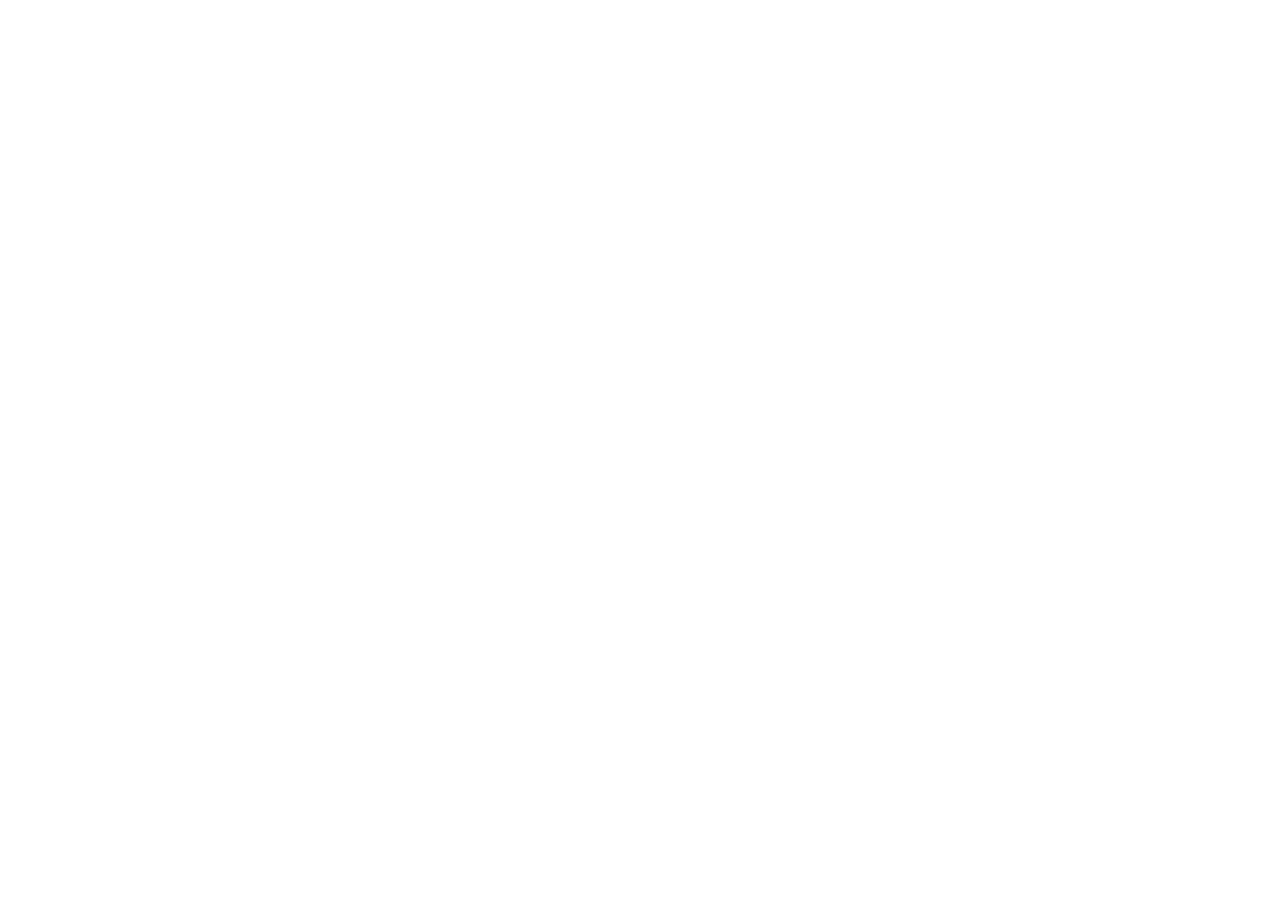
==== services/index.html @ cfb4f36a "Redesign services section" ====
<!DOCTYPE html>
<html lang="es">
<head>
  <meta charset="UTF-8">
  <meta name="viewport" content="width=device-width, initial-scale=1.0">
  <title>Servicios | TIBUCORP</title>
</head>
<body>
</body>
</html>
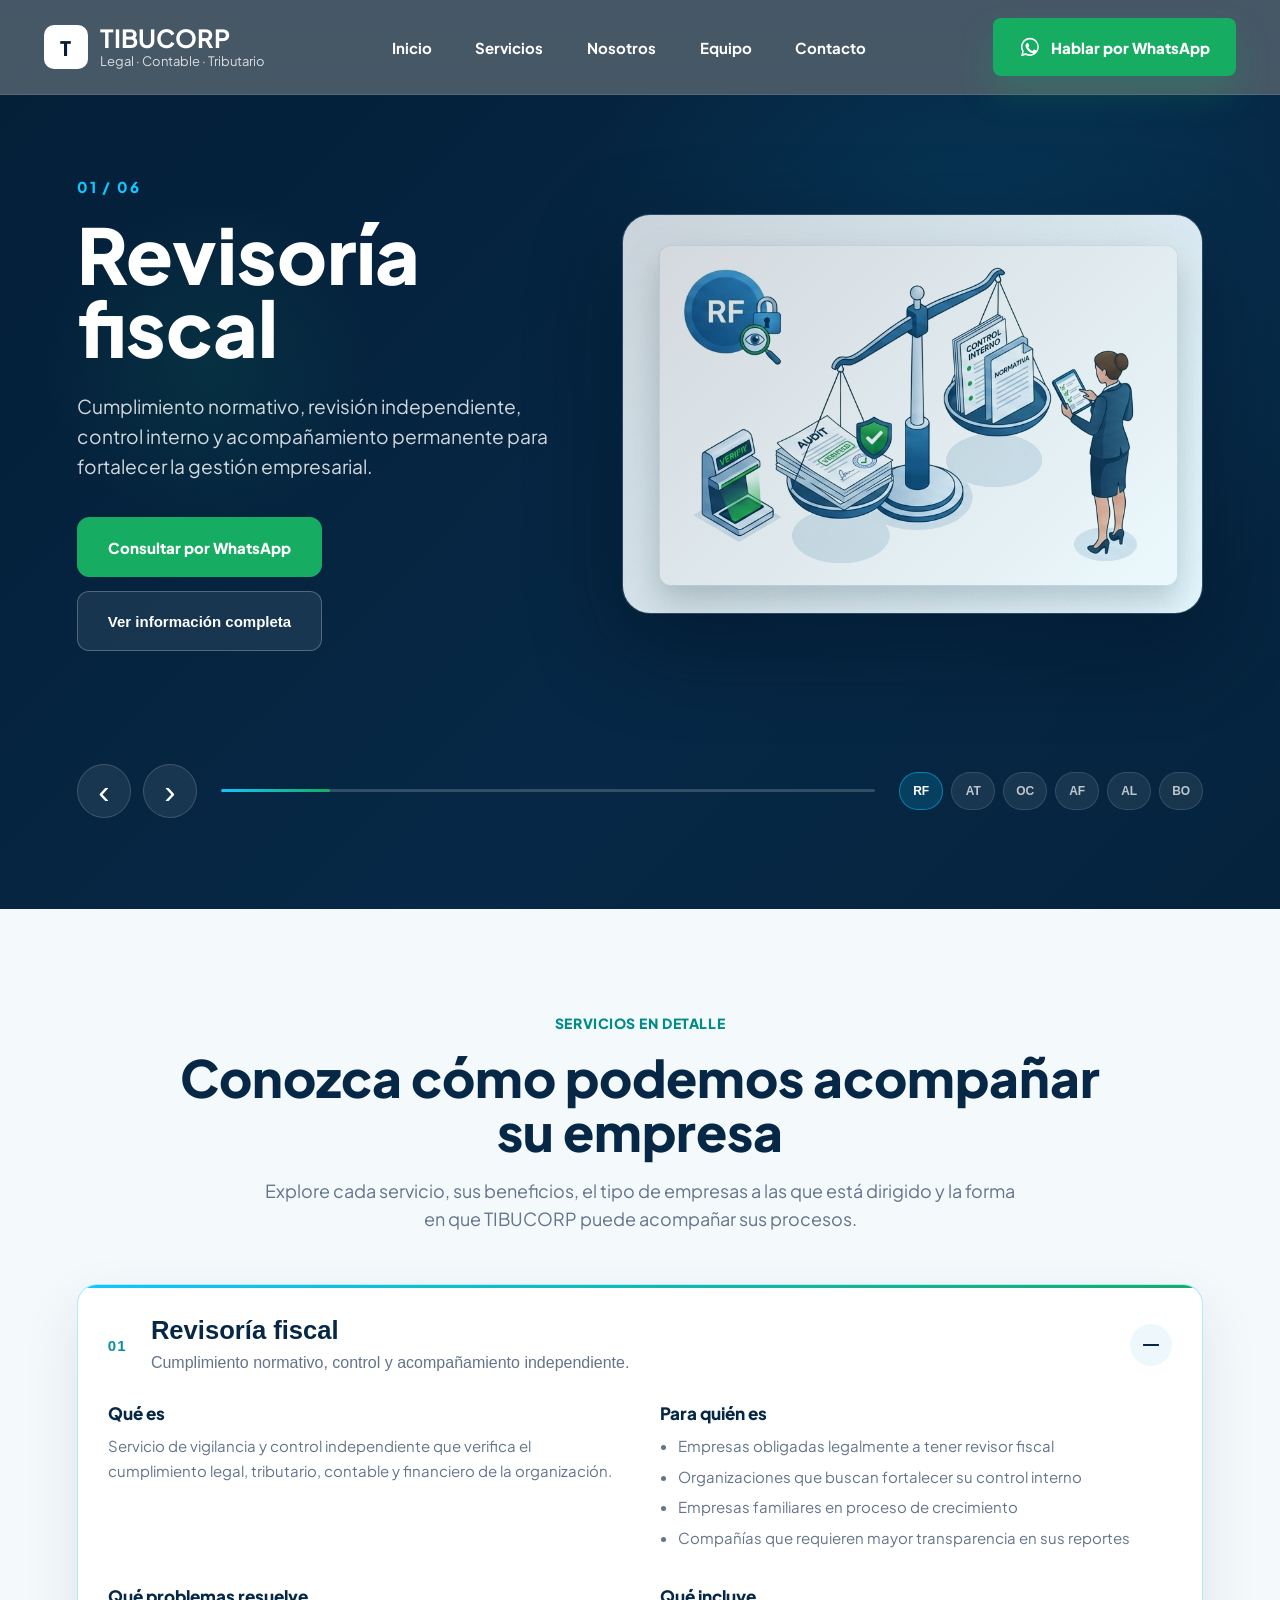
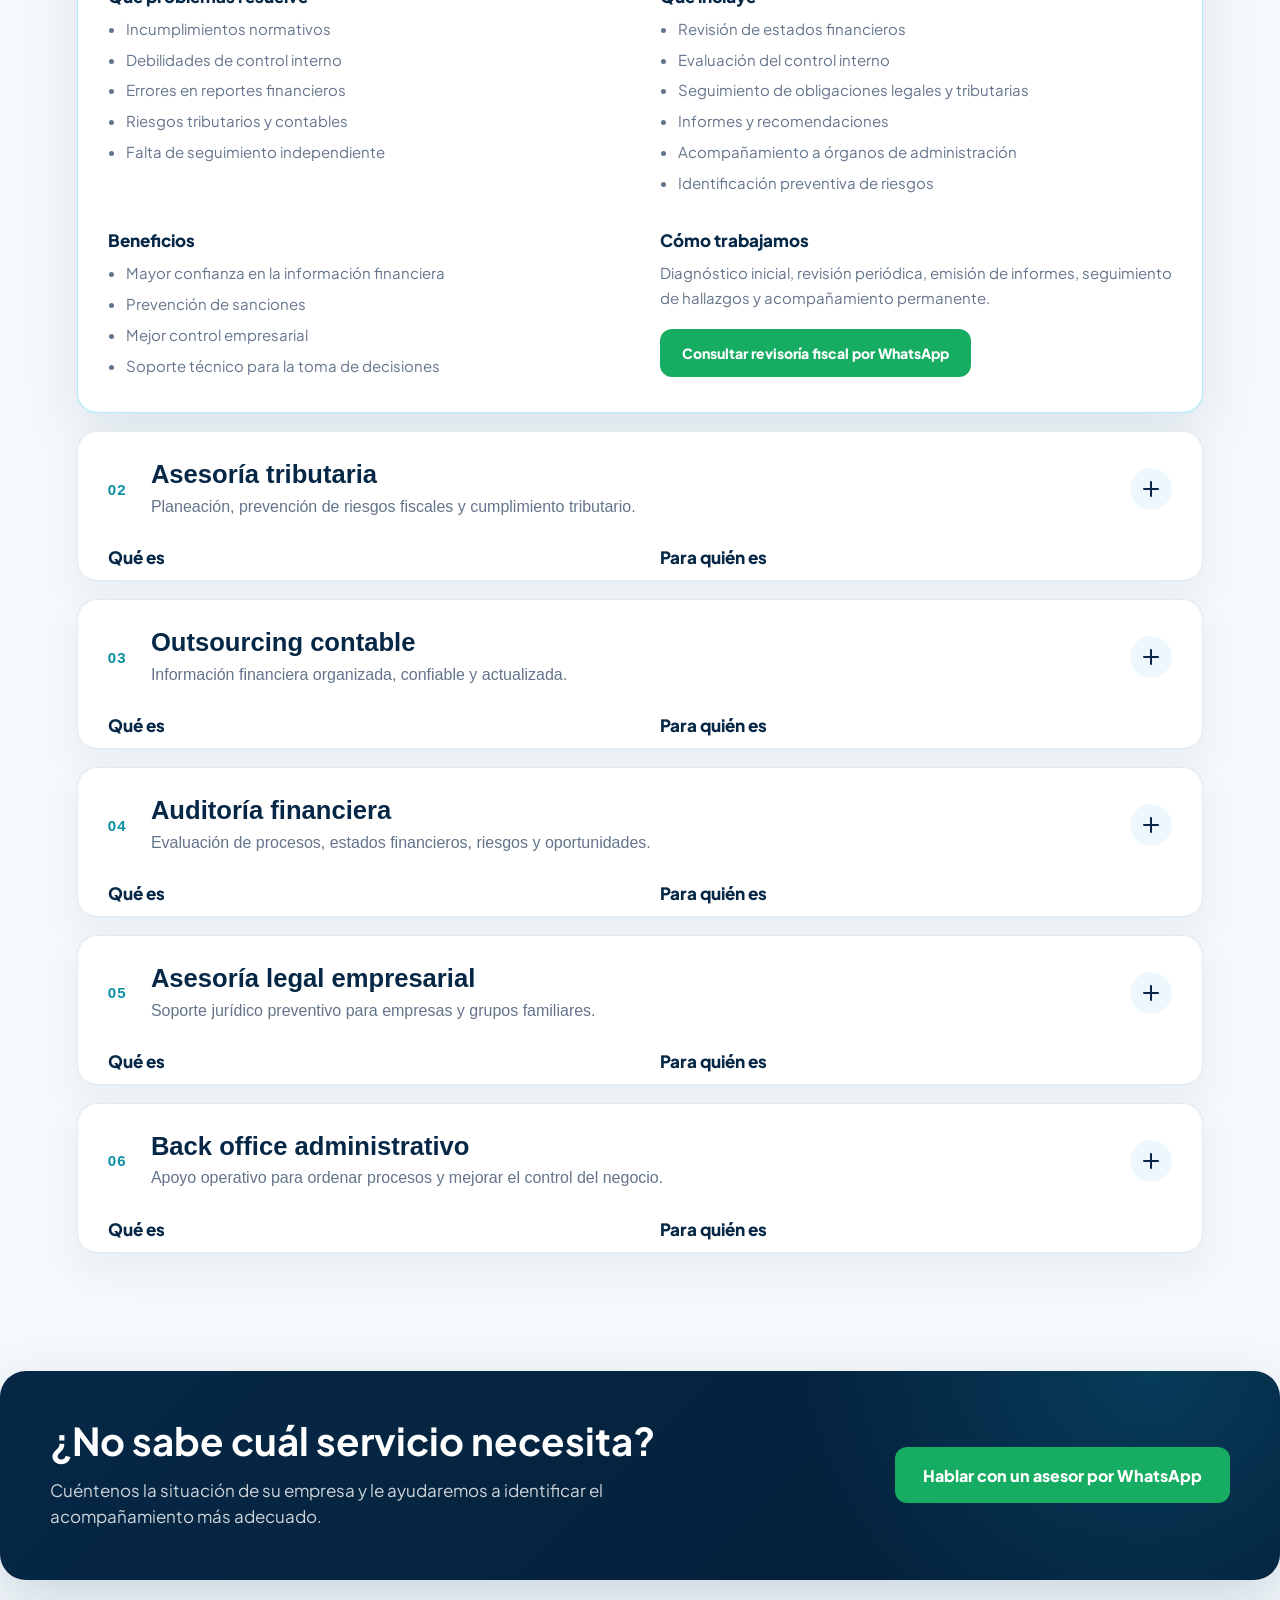
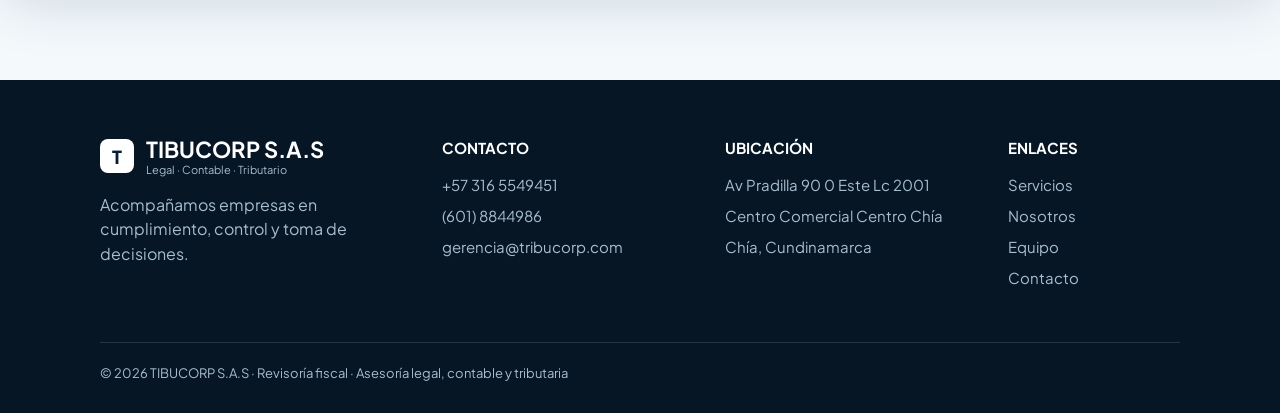
==== commit 8f1172fe: "Build services page" ====
--- a/services/index.html
+++ b/services/index.html
@@ -3,8 +3,318 @@
 <head>
   <meta charset="UTF-8">
   <meta name="viewport" content="width=device-width, initial-scale=1.0">
+  <base href="../">
+  <meta name="description" content="Servicios de TIBUCORP: revisoría fiscal, asesoría tributaria, outsourcing contable, auditoría financiera, asesoría legal empresarial y back office administrativo.">
   <title>Servicios | TIBUCORP</title>
+  <link rel="preconnect" href="https://fonts.googleapis.com">
+  <link rel="preconnect" href="https://fonts.gstatic.com" crossorigin>
+  <link href="https://fonts.googleapis.com/css2?family=Plus+Jakarta+Sans:wght@400;500;600;700;800;900&display=swap" rel="stylesheet">
+  <link rel="preload" as="image" href="img/servicios/revisoria-fiscal.png">
+  <link rel="stylesheet" href="styles.css">
+  <link rel="stylesheet" href="services/services.css">
 </head>
-<body>
+<body class="services-page">
+  <header class="site-header is-scrolled">
+    <a class="brand" href="index.html#inicio" aria-label="TIBUCORP inicio">
+      <span class="brand-mark">T</span>
+      <span>
+        <strong>TIBUCORP</strong>
+        <small>Legal · Contable · Tributario</small>
+      </span>
+    </a>
+
+    <button class="menu-toggle" type="button" aria-label="Abrir menú" aria-expanded="false">
+      <span></span>
+      <span></span>
+      <span></span>
+    </button>
+
+    <nav class="site-nav" aria-label="Navegación principal">
+      <a href="index.html#inicio">Inicio</a>
+      <a href="index.html#servicios">Servicios</a>
+      <a href="index.html#para-quien">Nosotros</a>
+      <a href="index.html#equipo">Equipo</a>
+      <a href="index.html#contacto">Contacto</a>
+    </nav>
+
+    <a class="header-cta" href="https://wa.me/573165549451?text=Hola%20TIBUCORP%2C%20quiero%20recibir%20asesor%C3%ADa%20para%20mi%20empresa." target="_blank" rel="noopener noreferrer">
+      Hablar por WhatsApp
+    </a>
+  </header>
+
+  <main>
+    <section class="services-slider" data-services-slider aria-label="Servicios principales de TIBUCORP">
+      <div class="services-slider-shell">
+        <div class="service-slide-copy">
+          <span class="service-kicker" data-slide-counter>01 / 06</span>
+          <h1 data-slide-title>Revisoría fiscal</h1>
+          <p data-slide-description>Cumplimiento normativo, revisión independiente, control interno y acompañamiento permanente para fortalecer la gestión empresarial.</p>
+
+          <div class="slide-actions">
+            <a class="slide-btn slide-btn-primary" data-slide-whatsapp href="https://wa.me/573165549451?text=Hola%2C%20estoy%20interesado%20en%20el%20servicio%20de%20Revisor%C3%ADa%20fiscal." target="_blank" rel="noopener noreferrer">
+              Consultar por WhatsApp
+            </a>
+            <button class="slide-btn slide-btn-secondary" type="button" data-slide-details>
+              Ver información completa
+            </button>
+          </div>
+        </div>
+
+        <figure class="service-slide-media">
+          <img data-slide-image src="img/servicios/revisoria-fiscal.png" alt="Revisoría fiscal" width="920" height="760">
+        </figure>
+
+        <div class="slider-controls" aria-label="Controles del slider">
+          <div class="slider-arrows">
+            <button type="button" class="slider-arrow" data-slide-prev aria-label="Servicio anterior">‹</button>
+            <button type="button" class="slider-arrow" data-slide-next aria-label="Servicio siguiente">›</button>
+          </div>
+
+          <div class="slider-progress" aria-hidden="true">
+            <span data-slide-progress></span>
+          </div>
+
+          <div class="slider-tabs" role="tablist" aria-label="Seleccionar servicio">
+            <button type="button" class="slider-tab is-active" data-slide-dot data-index="0" aria-label="Ver Revisoría fiscal">RF</button>
+            <button type="button" class="slider-tab" data-slide-dot data-index="1" aria-label="Ver Asesoría tributaria">AT</button>
+            <button type="button" class="slider-tab" data-slide-dot data-index="2" aria-label="Ver Outsourcing contable">OC</button>
+            <button type="button" class="slider-tab" data-slide-dot data-index="3" aria-label="Ver Auditoría financiera">AF</button>
+            <button type="button" class="slider-tab" data-slide-dot data-index="4" aria-label="Ver Asesoría legal empresarial">AL</button>
+            <button type="button" class="slider-tab" data-slide-dot data-index="5" aria-label="Ver Back office administrativo">BO</button>
+          </div>
+        </div>
+      </div>
+    </section>
+
+    <section class="service-detail-intro" id="servicios-detalle">
+      <span class="eyebrow">Servicios en detalle</span>
+      <h2>Conozca cómo podemos acompañar su empresa</h2>
+      <p>Explore cada servicio, sus beneficios, el tipo de empresas a las que está dirigido y la forma en que TIBUCORP puede acompañar sus procesos.</p>
+    </section>
+
+    <section class="service-accordion-section" aria-label="Información detallada de servicios">
+      <div class="service-accordion-list">
+        <article class="service-accordion is-open" id="revisoria-fiscal">
+          <button class="service-accordion-header" type="button" aria-expanded="true" aria-controls="panel-revisoria-fiscal">
+            <span class="accordion-number">01</span>
+            <span>
+              <strong>Revisoría fiscal</strong>
+              <small>Cumplimiento normativo, control y acompañamiento independiente.</small>
+            </span>
+            <span class="accordion-icon" aria-hidden="true"></span>
+          </button>
+          <div class="service-accordion-panel" id="panel-revisoria-fiscal">
+            <div class="service-accordion-content">
+              <div class="detail-block">
+                <h3>Qué es</h3>
+                <p>Servicio de vigilancia y control independiente que verifica el cumplimiento legal, tributario, contable y financiero de la organización.</p>
+              </div>
+              <div class="detail-block">
+                <h3>Para quién es</h3>
+                <ul>
+                  <li>Empresas obligadas legalmente a tener revisor fiscal</li>
+                  <li>Organizaciones que buscan fortalecer su control interno</li>
+                  <li>Empresas familiares en proceso de crecimiento</li>
+                  <li>Compañías que requieren mayor transparencia en sus reportes</li>
+                </ul>
+              </div>
+              <div class="detail-block">
+                <h3>Qué problemas resuelve</h3>
+                <ul>
+                  <li>Incumplimientos normativos</li>
+                  <li>Debilidades de control interno</li>
+                  <li>Errores en reportes financieros</li>
+                  <li>Riesgos tributarios y contables</li>
+                  <li>Falta de seguimiento independiente</li>
+                </ul>
+              </div>
+              <div class="detail-block">
+                <h3>Qué incluye</h3>
+                <ul>
+                  <li>Revisión de estados financieros</li>
+                  <li>Evaluación del control interno</li>
+                  <li>Seguimiento de obligaciones legales y tributarias</li>
+                  <li>Informes y recomendaciones</li>
+                  <li>Acompañamiento a órganos de administración</li>
+                  <li>Identificación preventiva de riesgos</li>
+                </ul>
+              </div>
+              <div class="detail-block">
+                <h3>Beneficios</h3>
+                <ul>
+                  <li>Mayor confianza en la información financiera</li>
+                  <li>Prevención de sanciones</li>
+                  <li>Mejor control empresarial</li>
+                  <li>Soporte técnico para la toma de decisiones</li>
+                </ul>
+              </div>
+              <div class="detail-block">
+                <h3>Cómo trabajamos</h3>
+                <p>Diagnóstico inicial, revisión periódica, emisión de informes, seguimiento de hallazgos y acompañamiento permanente.</p>
+                <a class="accordion-cta" href="https://wa.me/573165549451?text=Hola%2C%20estoy%20interesado%20en%20conocer%20m%C3%A1s%20sobre%20el%20servicio%20de%20Revisor%C3%ADa%20fiscal." target="_blank" rel="noopener noreferrer">Consultar revisoría fiscal por WhatsApp</a>
+              </div>
+            </div>
+          </div>
+        </article>
+
+        <article class="service-accordion" id="asesoria-tributaria">
+          <button class="service-accordion-header" type="button" aria-expanded="false" aria-controls="panel-asesoria-tributaria">
+            <span class="accordion-number">02</span>
+            <span>
+              <strong>Asesoría tributaria</strong>
+              <small>Planeación, prevención de riesgos fiscales y cumplimiento tributario.</small>
+            </span>
+            <span class="accordion-icon" aria-hidden="true"></span>
+          </button>
+          <div class="service-accordion-panel" id="panel-asesoria-tributaria">
+            <div class="service-accordion-content">
+              <div class="detail-block"><h3>Qué es</h3><p>Acompañamiento especializado para planear, revisar y gestionar correctamente las obligaciones tributarias de la empresa.</p></div>
+              <div class="detail-block"><h3>Para quién es</h3><ul><li>Empresas con obligaciones tributarias complejas</li><li>Organizaciones en crecimiento</li><li>Negocios que quieren prevenir contingencias fiscales</li><li>Empresas que enfrentan requerimientos de entidades tributarias</li></ul></div>
+              <div class="detail-block"><h3>Qué problemas resuelve</h3><ul><li>Errores en declaraciones</li><li>Falta de planeación tributaria</li><li>Riesgo de sanciones</li><li>Desconocimiento de obligaciones</li><li>Respuestas inadecuadas ante entidades de control</li></ul></div>
+              <div class="detail-block"><h3>Qué incluye</h3><ul><li>Planeación tributaria</li><li>Revisión de declaraciones</li><li>Diagnóstico de riesgos fiscales</li><li>Acompañamiento ante requerimientos</li><li>Análisis de obligaciones nacionales y territoriales</li><li>Recomendaciones preventivas</li></ul></div>
+              <div class="detail-block"><h3>Beneficios</h3><ul><li>Reducción de contingencias</li><li>Mejor planeación financiera</li><li>Cumplimiento oportuno</li><li>Mayor claridad para la toma de decisiones</li></ul></div>
+              <div class="detail-block"><h3>Cómo trabajamos</h3><p>Revisión de la situación fiscal, identificación de riesgos, definición de acciones y acompañamiento continuo.</p><a class="accordion-cta" href="https://wa.me/573165549451?text=Hola%2C%20estoy%20interesado%20en%20conocer%20m%C3%A1s%20sobre%20el%20servicio%20de%20Asesor%C3%ADa%20tributaria." target="_blank" rel="noopener noreferrer">Consultar asesoría tributaria por WhatsApp</a></div>
+            </div>
+          </div>
+        </article>
+
+        <article class="service-accordion" id="outsourcing-contable">
+          <button class="service-accordion-header" type="button" aria-expanded="false" aria-controls="panel-outsourcing-contable">
+            <span class="accordion-number">03</span>
+            <span>
+              <strong>Outsourcing contable</strong>
+              <small>Información financiera organizada, confiable y actualizada.</small>
+            </span>
+            <span class="accordion-icon" aria-hidden="true"></span>
+          </button>
+          <div class="service-accordion-panel" id="panel-outsourcing-contable">
+            <div class="service-accordion-content">
+              <div class="detail-block"><h3>Qué es</h3><p>Gestión integral o parcial de los procesos contables para mantener información financiera organizada, confiable y actualizada.</p></div>
+              <div class="detail-block"><h3>Para quién es</h3><ul><li>Pymes</li><li>Empresas en crecimiento</li><li>Negocios sin un departamento contable completo</li><li>Organizaciones que quieren optimizar sus procesos internos</li></ul></div>
+              <div class="detail-block"><h3>Qué problemas resuelve</h3><ul><li>Contabilidad atrasada</li><li>Información desorganizada</li><li>Falta de reportes oportunos</li><li>Sobrecarga administrativa</li><li>Debilidades en cierres contables</li></ul></div>
+              <div class="detail-block"><h3>Qué incluye</h3><ul><li>Registro y procesamiento contable</li><li>Conciliaciones</li><li>Cierres mensuales</li><li>Preparación de reportes financieros</li><li>Seguimiento de cuentas</li><li>Acompañamiento en obligaciones relacionadas</li></ul></div>
+              <div class="detail-block"><h3>Beneficios</h3><ul><li>Información actualizada</li><li>Menor carga operativa</li><li>Mejor control financiero</li><li>Decisiones basadas en datos confiables</li></ul></div>
+              <div class="detail-block"><h3>Cómo trabajamos</h3><p>Levantamiento de información, organización del proceso, ejecución periódica y entrega de reportes.</p><a class="accordion-cta" href="https://wa.me/573165549451?text=Hola%2C%20estoy%20interesado%20en%20conocer%20m%C3%A1s%20sobre%20el%20servicio%20de%20Outsourcing%20contable." target="_blank" rel="noopener noreferrer">Consultar outsourcing contable por WhatsApp</a></div>
+            </div>
+          </div>
+        </article>
+
+        <article class="service-accordion" id="auditoria-financiera">
+          <button class="service-accordion-header" type="button" aria-expanded="false" aria-controls="panel-auditoria-financiera">
+            <span class="accordion-number">04</span>
+            <span>
+              <strong>Auditoría financiera</strong>
+              <small>Evaluación de procesos, estados financieros, riesgos y oportunidades.</small>
+            </span>
+            <span class="accordion-icon" aria-hidden="true"></span>
+          </button>
+          <div class="service-accordion-panel" id="panel-auditoria-financiera">
+            <div class="service-accordion-content">
+              <div class="detail-block"><h3>Qué es</h3><p>Evaluación independiente de procesos, cifras y controles para determinar la confiabilidad de la información financiera y detectar oportunidades de mejora.</p></div>
+              <div class="detail-block"><h3>Para quién es</h3><ul><li>Empresas que buscan validar sus estados financieros</li><li>Organizaciones con riesgos de control</li><li>Compañías en procesos de inversión o negociación</li><li>Empresas que necesitan revisar procesos específicos</li></ul></div>
+              <div class="detail-block"><h3>Qué problemas resuelve</h3><ul><li>Información financiera poco confiable</li><li>Procesos débiles</li><li>Errores materiales</li><li>Riesgos no identificados</li><li>Falta de evidencia para decisiones estratégicas</li></ul></div>
+              <div class="detail-block"><h3>Qué incluye</h3><ul><li>Planeación de auditoría</li><li>Revisión de estados financieros</li><li>Pruebas y validaciones</li><li>Evaluación de controles</li><li>Identificación de hallazgos</li><li>Informe de recomendaciones</li></ul></div>
+              <div class="detail-block"><h3>Beneficios</h3><ul><li>Mayor confiabilidad</li><li>Identificación temprana de riesgos</li><li>Mejora de procesos</li><li>Soporte para decisiones estratégicas</li></ul></div>
+              <div class="detail-block"><h3>Cómo trabajamos</h3><p>Definición de alcance, levantamiento de información, pruebas, análisis de resultados e informe final.</p><a class="accordion-cta" href="https://wa.me/573165549451?text=Hola%2C%20estoy%20interesado%20en%20conocer%20m%C3%A1s%20sobre%20el%20servicio%20de%20Auditor%C3%ADa%20financiera." target="_blank" rel="noopener noreferrer">Consultar auditoría financiera por WhatsApp</a></div>
+            </div>
+          </div>
+        </article>
+
+        <article class="service-accordion" id="asesoria-legal">
+          <button class="service-accordion-header" type="button" aria-expanded="false" aria-controls="panel-asesoria-legal">
+            <span class="accordion-number">05</span>
+            <span>
+              <strong>Asesoría legal empresarial</strong>
+              <small>Soporte jurídico preventivo para empresas y grupos familiares.</small>
+            </span>
+            <span class="accordion-icon" aria-hidden="true"></span>
+          </button>
+          <div class="service-accordion-panel" id="panel-asesoria-legal">
+            <div class="service-accordion-content">
+              <div class="detail-block"><h3>Qué es</h3><p>Acompañamiento jurídico preventivo y estratégico para apoyar la operación, el crecimiento y la continuidad de la empresa.</p></div>
+              <div class="detail-block"><h3>Para quién es</h3><ul><li>Empresas familiares</li><li>Pymes</li><li>Sociedades en crecimiento</li><li>Organizaciones que requieren soporte jurídico permanente</li><li>Empresas en procesos de sucesión o reorganización</li></ul></div>
+              <div class="detail-block"><h3>Qué problemas resuelve</h3><ul><li>Contratos débiles</li><li>Riesgos societarios</li><li>Conflictos entre socios</li><li>Falta de gobierno corporativo</li><li>Procesos de sucesión sin planificación</li></ul></div>
+              <div class="detail-block"><h3>Qué incluye</h3><ul><li>Revisión y elaboración de contratos</li><li>Asesoría societaria</li><li>Gobierno corporativo</li><li>Acompañamiento a juntas y asambleas</li><li>Planeación patrimonial y sucesoral</li><li>Conceptos jurídicos empresariales</li></ul></div>
+              <div class="detail-block"><h3>Beneficios</h3><ul><li>Prevención de conflictos</li><li>Mayor seguridad jurídica</li><li>Reglas claras entre socios</li><li>Continuidad empresarial</li><li>Mejor toma de decisiones</li></ul></div>
+              <div class="detail-block"><h3>Cómo trabajamos</h3><p>Diagnóstico jurídico, identificación de riesgos, diseño de acciones y acompañamiento según la necesidad de la empresa.</p><a class="accordion-cta" href="https://wa.me/573165549451?text=Hola%2C%20estoy%20interesado%20en%20conocer%20m%C3%A1s%20sobre%20el%20servicio%20de%20Asesor%C3%ADa%20legal%20empresarial." target="_blank" rel="noopener noreferrer">Consultar asesoría legal empresarial por WhatsApp</a></div>
+            </div>
+          </div>
+        </article>
+
+        <article class="service-accordion" id="back-office">
+          <button class="service-accordion-header" type="button" aria-expanded="false" aria-controls="panel-back-office">
+            <span class="accordion-number">06</span>
+            <span>
+              <strong>Back office administrativo</strong>
+              <small>Apoyo operativo para ordenar procesos y mejorar el control del negocio.</small>
+            </span>
+            <span class="accordion-icon" aria-hidden="true"></span>
+          </button>
+          <div class="service-accordion-panel" id="panel-back-office">
+            <div class="service-accordion-content">
+              <div class="detail-block"><h3>Qué es</h3><p>Apoyo operativo y administrativo para organizar tareas internas, mejorar procesos y permitir que la empresa se concentre en su actividad principal.</p></div>
+              <div class="detail-block"><h3>Para quién es</h3><ul><li>Pymes con alta carga administrativa</li><li>Empresas en crecimiento</li><li>Organizaciones con procesos internos desordenados</li><li>Negocios que necesitan apoyo sin ampliar su estructura fija</li></ul></div>
+              <div class="detail-block"><h3>Qué problemas resuelve</h3><ul><li>Sobrecarga operativa</li><li>Falta de seguimiento</li><li>Procesos administrativos informales</li><li>Información dispersa</li><li>Pérdida de tiempo en tareas repetitivas</li></ul></div>
+              <div class="detail-block"><h3>Qué incluye</h3><ul><li>Organización documental</li><li>Seguimiento administrativo</li><li>Apoyo en reportes y controles</li><li>Coordinación de tareas internas</li><li>Estandarización de procesos</li><li>Apoyo a áreas contables, financieras y administrativas</li></ul></div>
+              <div class="detail-block"><h3>Beneficios</h3><ul><li>Mayor eficiencia</li><li>Menor carga interna</li><li>Procesos más ordenados</li><li>Mejor seguimiento</li><li>Mayor enfoque en el negocio principal</li></ul></div>
+              <div class="detail-block"><h3>Cómo trabajamos</h3><p>Diagnóstico de tareas, definición de responsabilidades, implementación de controles y seguimiento continuo.</p><a class="accordion-cta" href="https://wa.me/573165549451?text=Hola%2C%20estoy%20interesado%20en%20conocer%20m%C3%A1s%20sobre%20el%20servicio%20de%20Back%20office%20administrativo." target="_blank" rel="noopener noreferrer">Consultar back office administrativo por WhatsApp</a></div>
+            </div>
+          </div>
+        </article>
+      </div>
+    </section>
+
+    <section class="services-final-cta">
+      <div>
+        <h2>¿No sabe cuál servicio necesita?</h2>
+        <p>Cuéntenos la situación de su empresa y le ayudaremos a identificar el acompañamiento más adecuado.</p>
+      </div>
+      <a href="https://wa.me/573165549451?text=Hola%20TIBUCORP%2C%20quiero%20saber%20qu%C3%A9%20servicio%20necesita%20mi%20empresa." target="_blank" rel="noopener noreferrer">Hablar con un asesor por WhatsApp</a>
+    </section>
+  </main>
+
+  <footer class="site-footer">
+    <div class="shell footer-grid">
+      <div class="footer-brand">
+        <a class="brand inverted" href="index.html#inicio" aria-label="TIBUCORP inicio">
+          <span class="brand-mark">T</span>
+          <span>
+            <strong>TIBUCORP S.A.S</strong>
+            <small>Legal · Contable · Tributario</small>
+          </span>
+        </a>
+        <p>Acompañamos empresas en cumplimiento, control y toma de decisiones.</p>
+      </div>
+
+      <div class="footer-column">
+        <h2>Contacto</h2>
+        <a href="https://wa.me/573165549451" target="_blank" rel="noopener noreferrer">+57 316 5549451</a>
+        <a href="tel:+576018844986">(601) 8844986</a>
+        <a href="mailto:gerencia@tribucorp.com">gerencia@tribucorp.com</a>
+      </div>
+
+      <div class="footer-column">
+        <h2>Ubicación</h2>
+        <p>Av Pradilla 90 0 Este Lc 2001</p>
+        <p>Centro Comercial Centro Chía</p>
+        <p>Chía, Cundinamarca</p>
+      </div>
+
+      <div class="footer-column">
+        <h2>Enlaces</h2>
+        <a href="index.html#servicios">Servicios</a>
+        <a href="index.html#para-quien">Nosotros</a>
+        <a href="index.html#equipo">Equipo</a>
+        <a href="index.html#contacto">Contacto</a>
+      </div>
+    </div>
+
+    <div class="shell footer-bottom">
+      <p>© 2026 TIBUCORP S.A.S · Revisoría fiscal · Asesoría legal, contable y tributaria</p>
+    </div>
+  </footer>
+
+  <script src="script.js"></script>
+  <script src="services/services.js"></script>
 </body>
 </html>
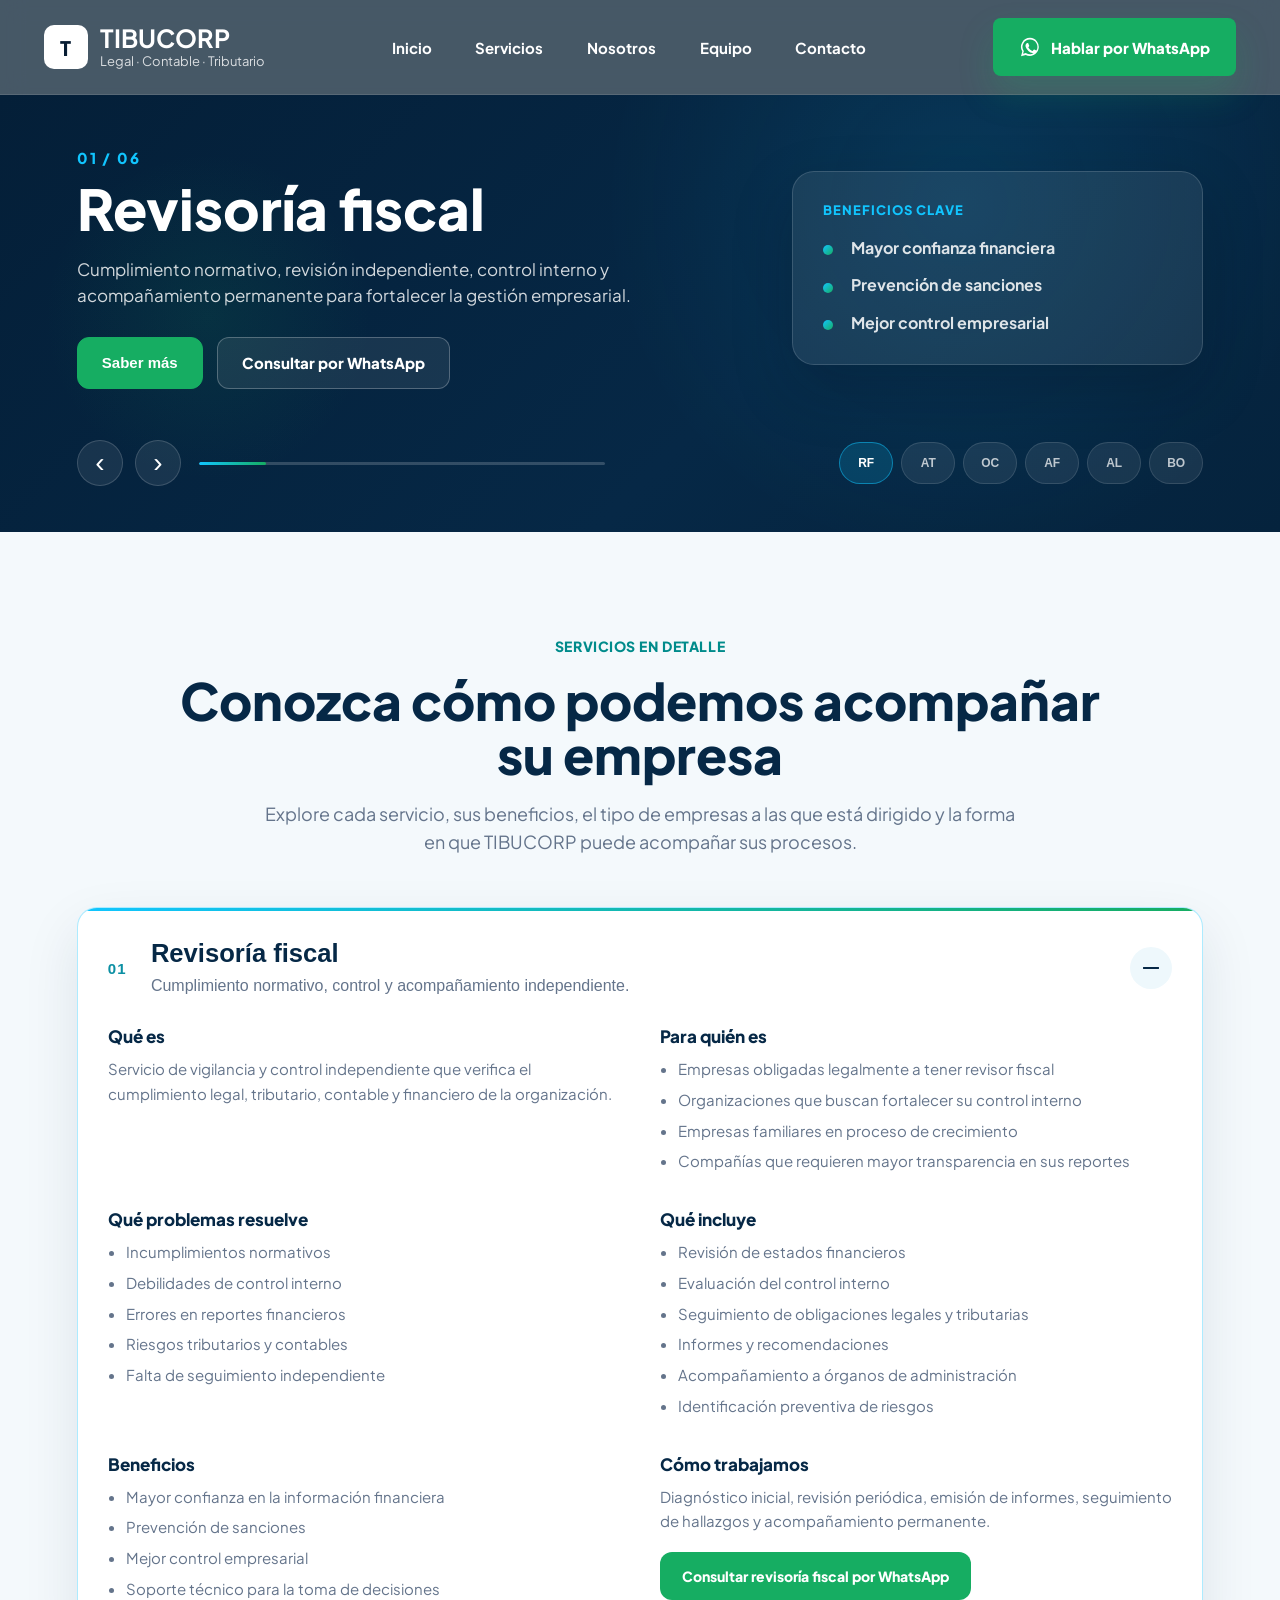
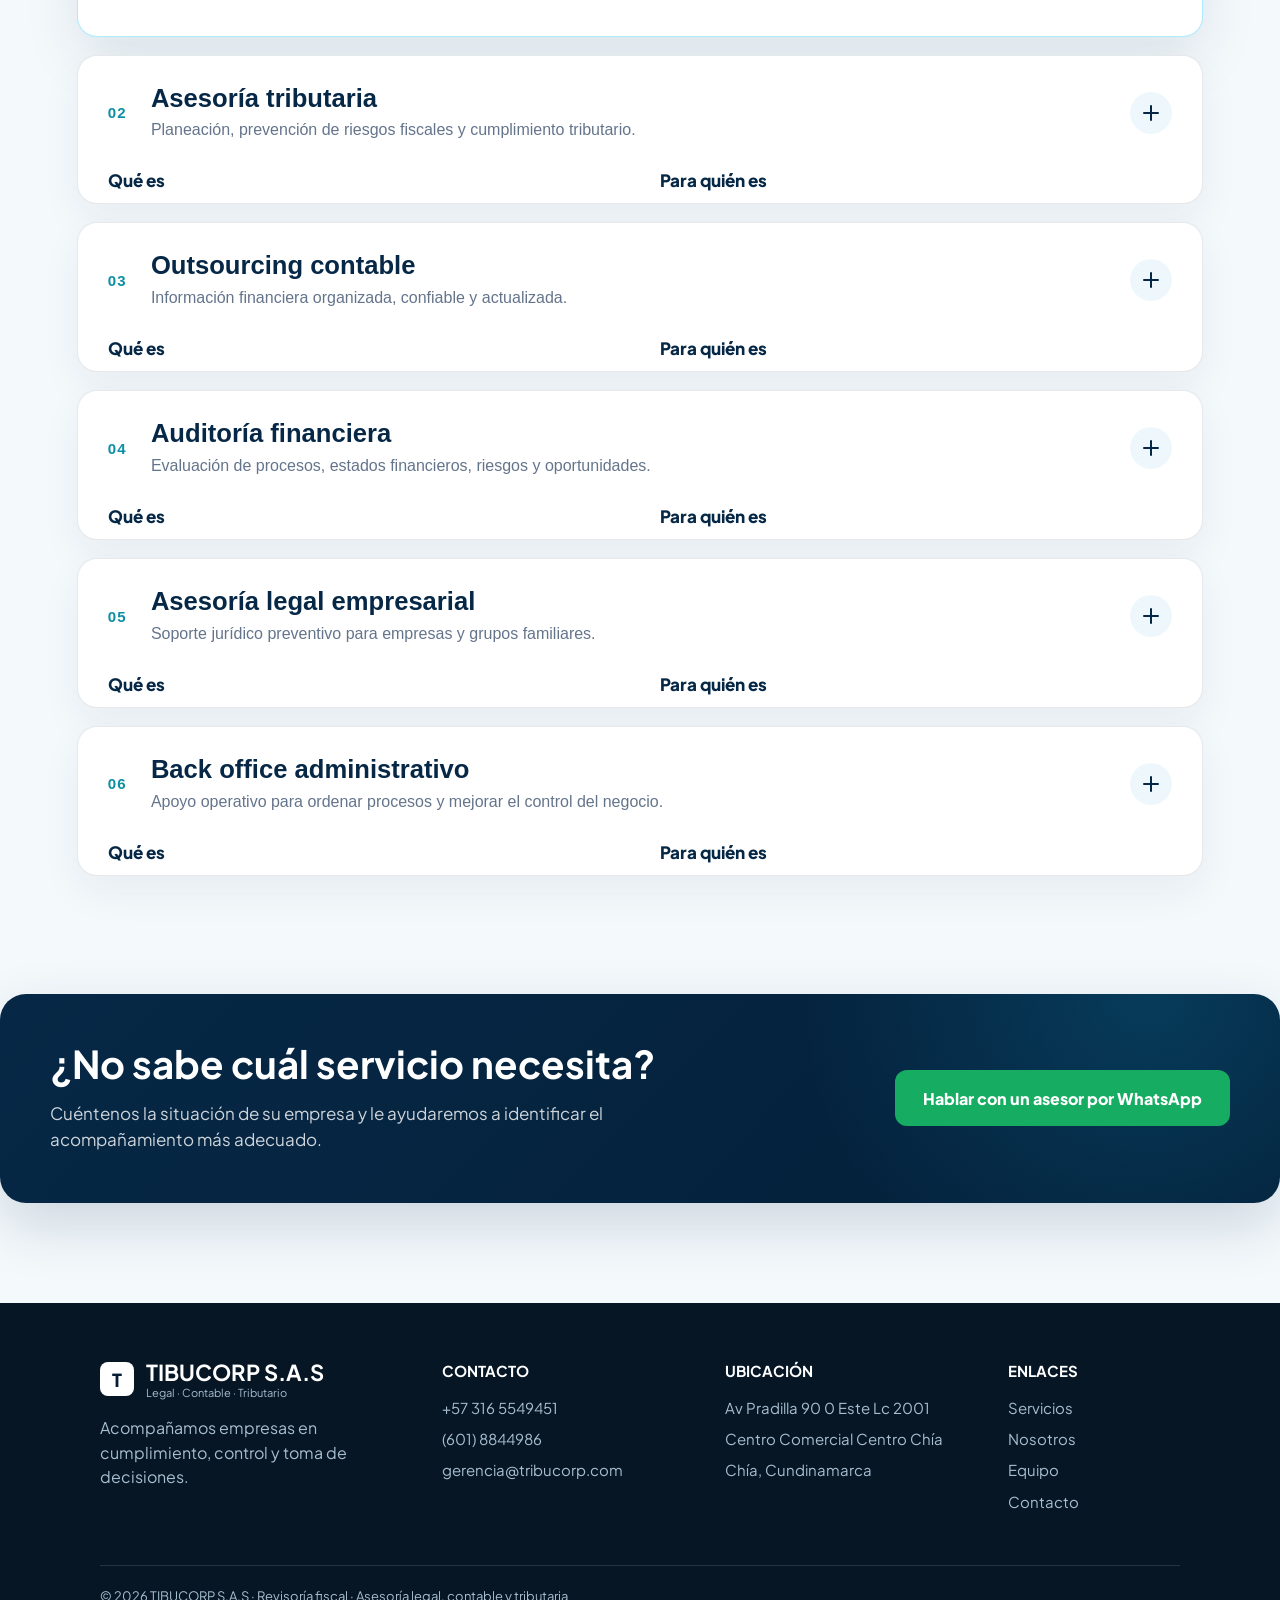
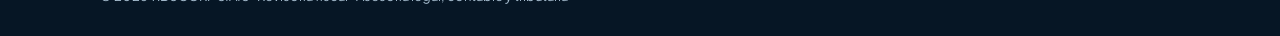
==== commit c2d696b4: "Make services hero practical" ====
--- a/services/index.html
+++ b/services/index.html
@@ -9,7 +9,6 @@
   <link rel="preconnect" href="https://fonts.googleapis.com">
   <link rel="preconnect" href="https://fonts.gstatic.com" crossorigin>
   <link href="https://fonts.googleapis.com/css2?family=Plus+Jakarta+Sans:wght@400;500;600;700;800;900&display=swap" rel="stylesheet">
-  <link rel="preload" as="image" href="img/servicios/revisoria-fiscal.png">
   <link rel="stylesheet" href="styles.css">
   <link rel="stylesheet" href="services/services.css">
 </head>
@@ -51,18 +50,23 @@
           <p data-slide-description>Cumplimiento normativo, revisión independiente, control interno y acompañamiento permanente para fortalecer la gestión empresarial.</p>
 
           <div class="slide-actions">
-            <a class="slide-btn slide-btn-primary" data-slide-whatsapp href="https://wa.me/573165549451?text=Hola%2C%20estoy%20interesado%20en%20el%20servicio%20de%20Revisor%C3%ADa%20fiscal." target="_blank" rel="noopener noreferrer">
+            <button class="slide-btn slide-btn-primary" type="button" data-slide-details>
+              Saber más
+            </button>
+            <a class="slide-btn slide-btn-secondary" data-slide-whatsapp href="https://wa.me/573165549451?text=Hola%2C%20estoy%20interesado%20en%20el%20servicio%20de%20Revisor%C3%ADa%20fiscal." target="_blank" rel="noopener noreferrer">
               Consultar por WhatsApp
             </a>
-            <button class="slide-btn slide-btn-secondary" type="button" data-slide-details>
-              Ver información completa
-            </button>
           </div>
         </div>
 
-        <figure class="service-slide-media">
-          <img data-slide-image src="img/servicios/revisoria-fiscal.png" alt="Revisoría fiscal" width="920" height="760">
-        </figure>
+        <aside class="service-slide-panel" aria-label="Beneficios del servicio activo">
+          <span>Beneficios clave</span>
+          <ul data-slide-benefits>
+            <li>Mayor confianza en la información financiera</li>
+            <li>Prevención de sanciones</li>
+            <li>Mejor control empresarial</li>
+          </ul>
+        </aside>
 
         <div class="slider-controls" aria-label="Controles del slider">
           <div class="slider-arrows">
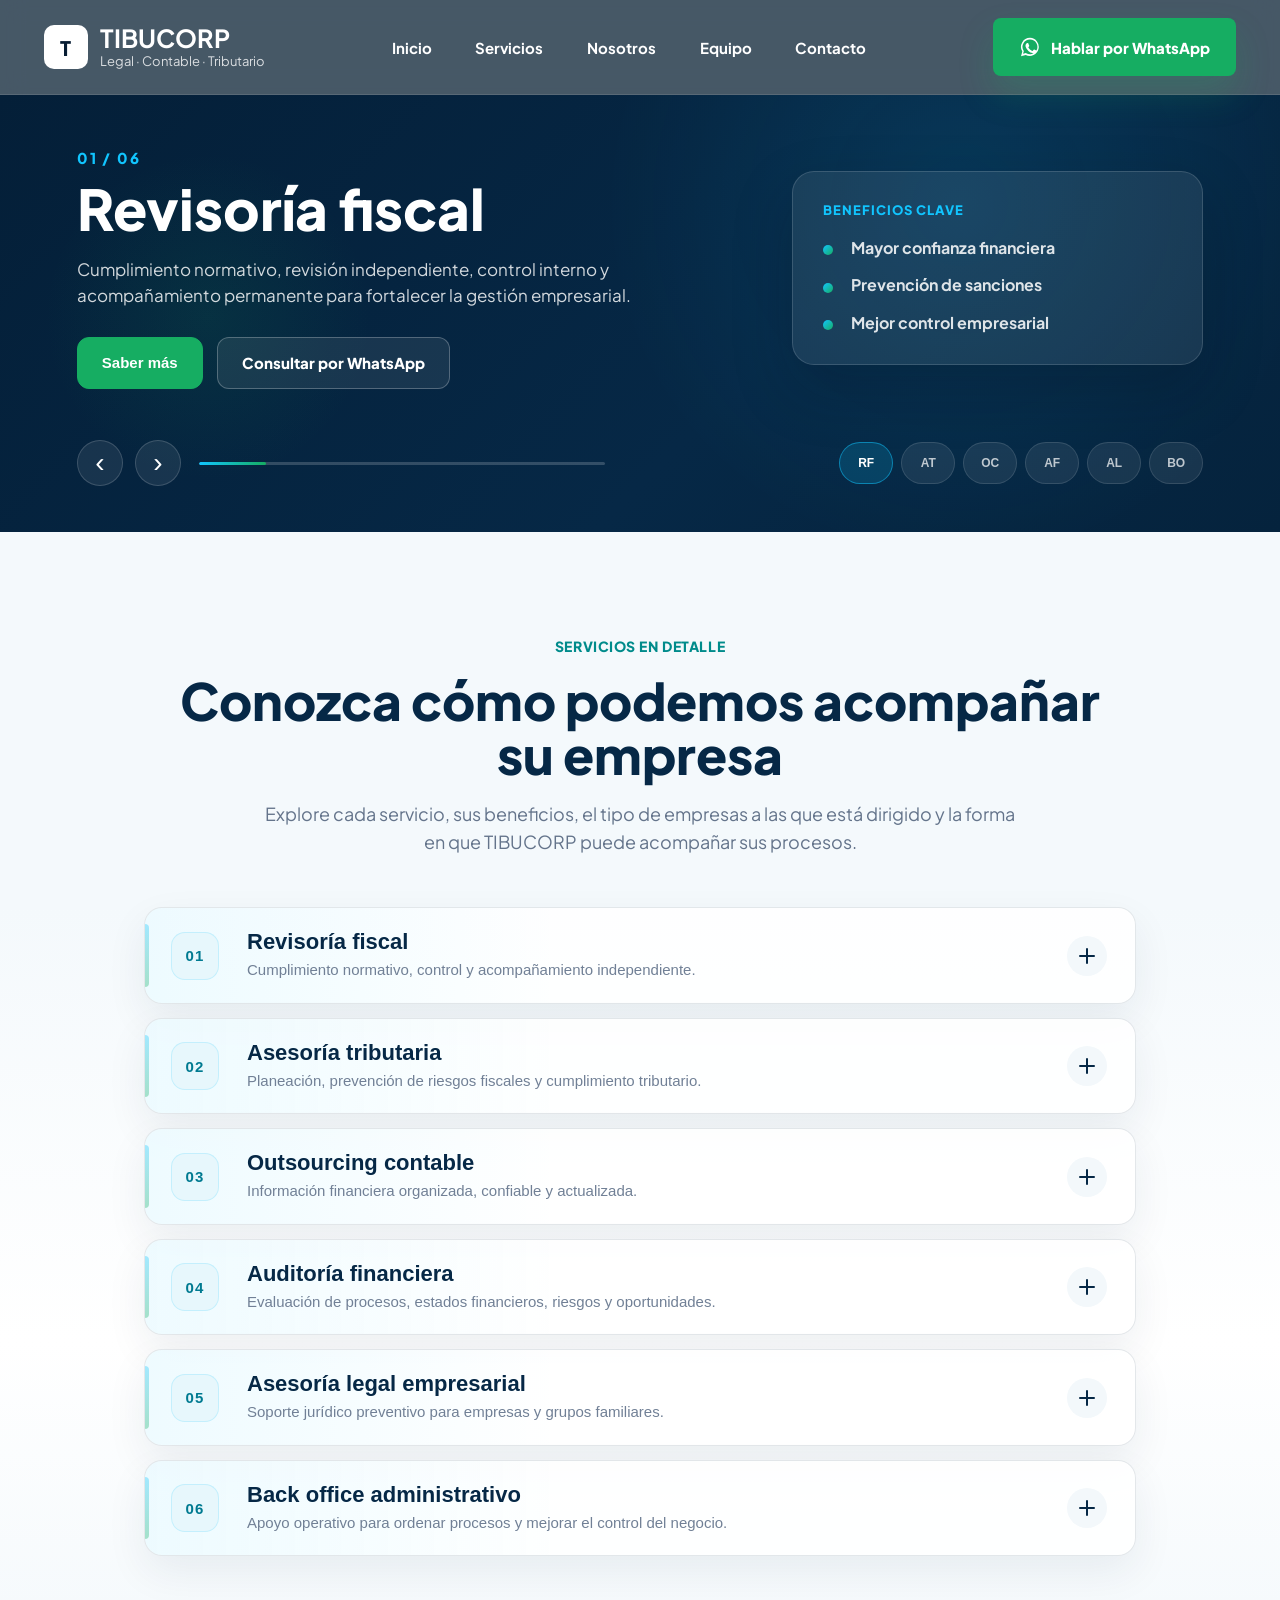
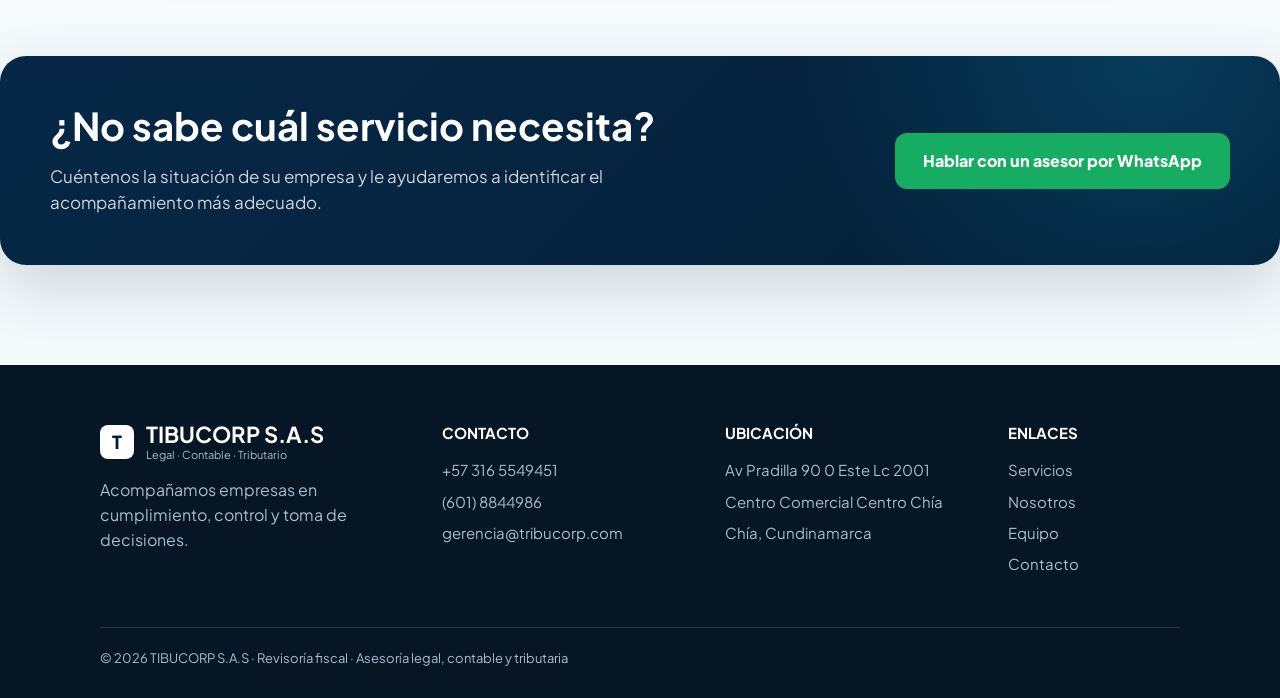
==== commit 463db0b1: "Start services accordions collapsed" ====
--- a/services/index.html
+++ b/services/index.html
@@ -98,8 +98,8 @@
 
     <section class="service-accordion-section" aria-label="Información detallada de servicios">
       <div class="service-accordion-list">
-        <article class="service-accordion is-open" id="revisoria-fiscal">
-          <button class="service-accordion-header" type="button" aria-expanded="true" aria-controls="panel-revisoria-fiscal">
+        <article class="service-accordion" id="revisoria-fiscal">
+          <button class="service-accordion-header" type="button" aria-expanded="false" aria-controls="panel-revisoria-fiscal">
             <span class="accordion-number">01</span>
             <span>
               <strong>Revisoría fiscal</strong>
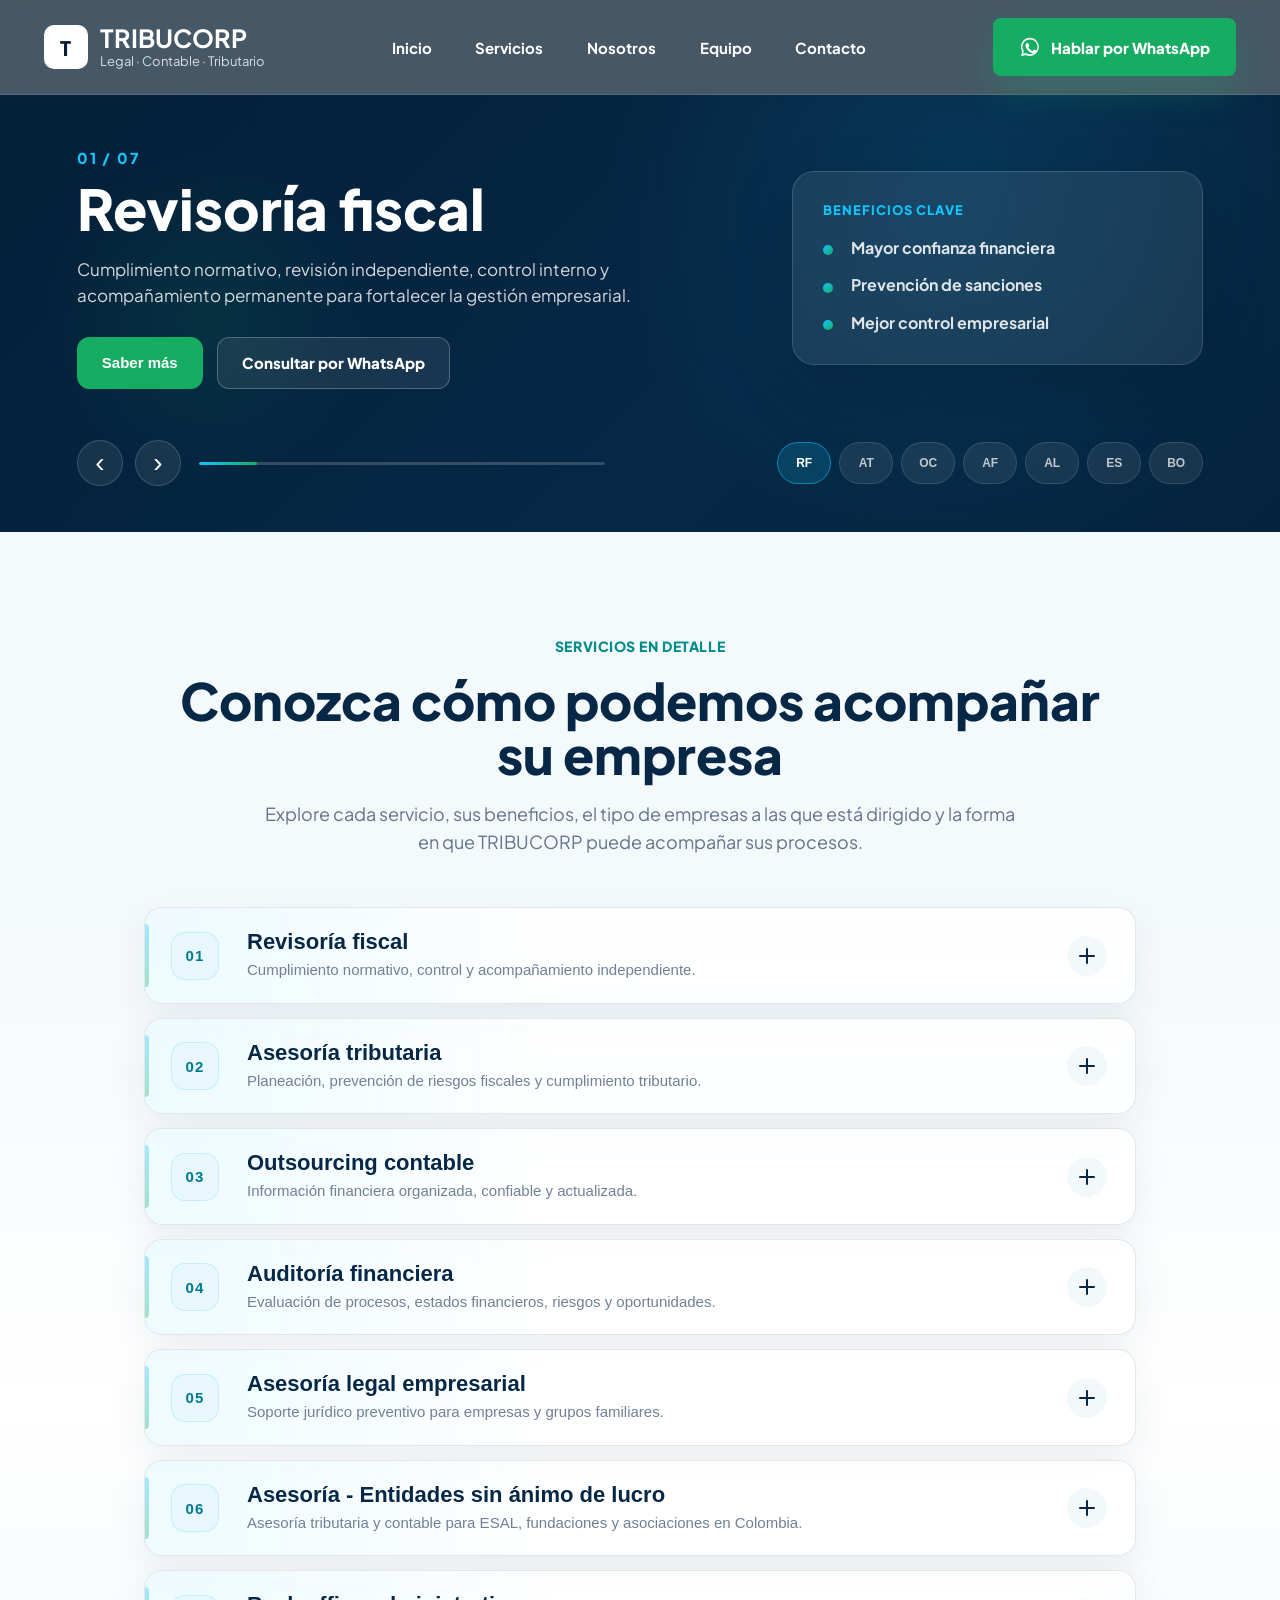
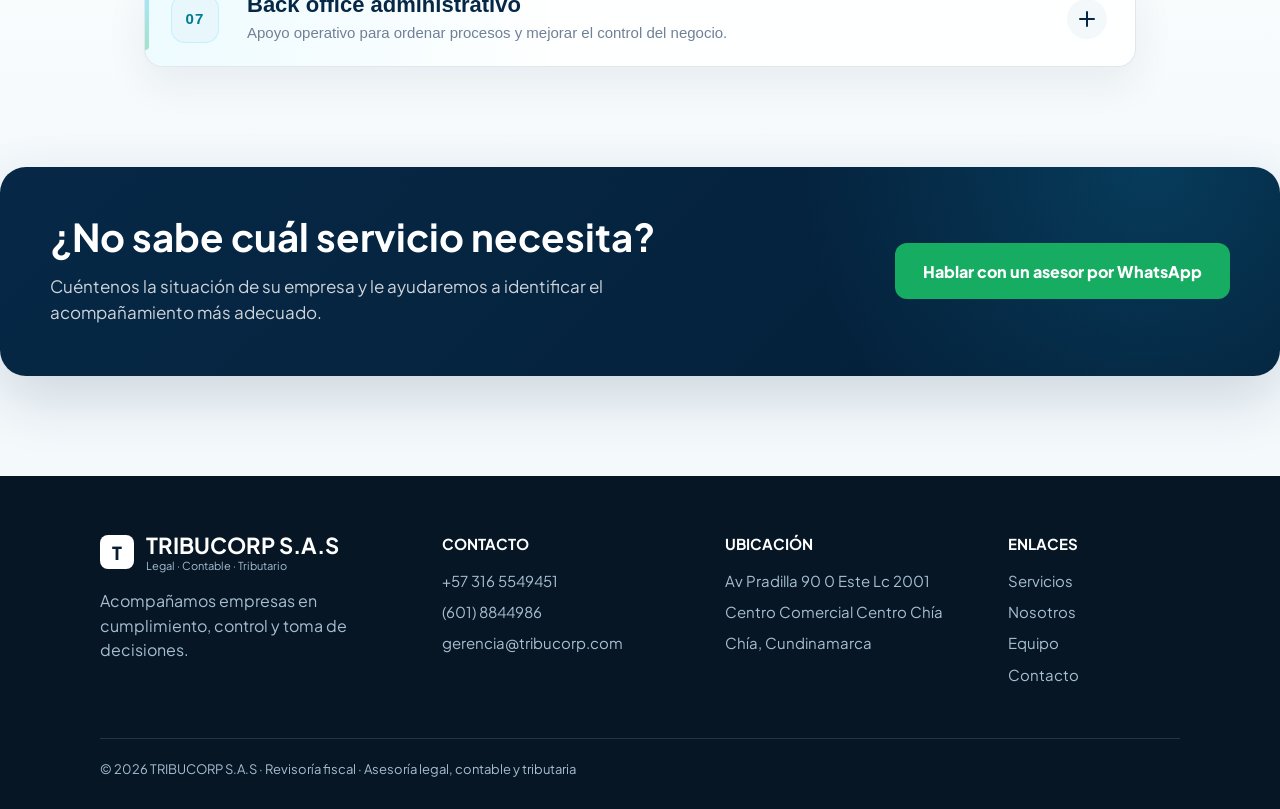
==== commit e2542251: "Actualizaciones listas" ====
--- a/services/index.html
+++ b/services/index.html
@@ -4,20 +4,20 @@
   <meta charset="UTF-8">
   <meta name="viewport" content="width=device-width, initial-scale=1.0">
   <base href="../">
-  <meta name="description" content="Servicios de TIBUCORP: revisoría fiscal, asesoría tributaria, outsourcing contable, auditoría financiera, asesoría legal empresarial y back office administrativo.">
-  <title>Servicios | TIBUCORP</title>
+  <meta name="description" content="Servicios de TRIBUCORP: revisoría fiscal, asesoría tributaria, outsourcing contable, auditoría financiera, asesoría legal empresarial, entidades sin ánimo de lucro y back office administrativo.">
+  <title>Servicios | TRIBUCORP</title>
   <link rel="preconnect" href="https://fonts.googleapis.com">
   <link rel="preconnect" href="https://fonts.gstatic.com" crossorigin>
   <link href="https://fonts.googleapis.com/css2?family=Plus+Jakarta+Sans:wght@400;500;600;700;800;900&display=swap" rel="stylesheet">
-  <link rel="stylesheet" href="styles.css">
-  <link rel="stylesheet" href="services/services.css">
+  <link rel="stylesheet" href="styles.css?v=responsive-fixes">
+  <link rel="stylesheet" href="services/services.css?v=services-esal">
 </head>
 <body class="services-page">
   <header class="site-header is-scrolled">
-    <a class="brand" href="index.html#inicio" aria-label="TIBUCORP inicio">
+    <a class="brand" href="index.html#inicio" aria-label="TRIBUCORP inicio">
       <span class="brand-mark">T</span>
       <span>
-        <strong>TIBUCORP</strong>
+        <strong>TRIBUCORP</strong>
         <small>Legal · Contable · Tributario</small>
       </span>
     </a>
@@ -36,16 +36,16 @@
       <a href="index.html#contacto">Contacto</a>
     </nav>
 
-    <a class="header-cta" href="https://wa.me/573165549451?text=Hola%20TIBUCORP%2C%20quiero%20recibir%20asesor%C3%ADa%20para%20mi%20empresa." target="_blank" rel="noopener noreferrer">
+    <a class="header-cta" href="https://wa.me/573165549451?text=Hola%20TRIBUCORP%2C%20quiero%20recibir%20asesor%C3%ADa%20para%20mi%20empresa." target="_blank" rel="noopener noreferrer">
       Hablar por WhatsApp
     </a>
   </header>
 
   <main>
-    <section class="services-slider" data-services-slider aria-label="Servicios principales de TIBUCORP">
+    <section class="services-slider" data-services-slider aria-label="Servicios principales de TRIBUCORP">
       <div class="services-slider-shell">
         <div class="service-slide-copy">
-          <span class="service-kicker" data-slide-counter>01 / 06</span>
+          <span class="service-kicker" data-slide-counter>01 / 07</span>
           <h1 data-slide-title>Revisoría fiscal</h1>
           <p data-slide-description>Cumplimiento normativo, revisión independiente, control interno y acompañamiento permanente para fortalecer la gestión empresarial.</p>
 
@@ -84,7 +84,8 @@
             <button type="button" class="slider-tab" data-slide-dot data-index="2" aria-label="Ver Outsourcing contable">OC</button>
             <button type="button" class="slider-tab" data-slide-dot data-index="3" aria-label="Ver Auditoría financiera">AF</button>
             <button type="button" class="slider-tab" data-slide-dot data-index="4" aria-label="Ver Asesoría legal empresarial">AL</button>
-            <button type="button" class="slider-tab" data-slide-dot data-index="5" aria-label="Ver Back office administrativo">BO</button>
+            <button type="button" class="slider-tab" data-slide-dot data-index="5" aria-label="Ver Asesoría para entidades sin ánimo de lucro">ES</button>
+            <button type="button" class="slider-tab" data-slide-dot data-index="6" aria-label="Ver Back office administrativo">BO</button>
           </div>
         </div>
       </div>
@@ -93,7 +94,7 @@
     <section class="service-detail-intro" id="servicios-detalle">
       <span class="eyebrow">Servicios en detalle</span>
       <h2>Conozca cómo podemos acompañar su empresa</h2>
-      <p>Explore cada servicio, sus beneficios, el tipo de empresas a las que está dirigido y la forma en que TIBUCORP puede acompañar sus procesos.</p>
+      <p>Explore cada servicio, sus beneficios, el tipo de empresas a las que está dirigido y la forma en que TRIBUCORP puede acompañar sus procesos.</p>
     </section>
 
     <section class="service-accordion-section" aria-label="Información detallada de servicios">
@@ -245,9 +246,30 @@
           </div>
         </article>
 
+        <article class="service-accordion" id="entidades-sin-animo-de-lucro">
+          <button class="service-accordion-header" type="button" aria-expanded="false" aria-controls="panel-entidades-sin-animo-de-lucro">
+            <span class="accordion-number">06</span>
+            <span>
+              <strong>Asesoría - Entidades sin ánimo de lucro</strong>
+              <small>Asesoría tributaria y contable para ESAL, fundaciones y asociaciones en Colombia.</small>
+            </span>
+            <span class="accordion-icon" aria-hidden="true"></span>
+          </button>
+          <div class="service-accordion-panel" id="panel-entidades-sin-animo-de-lucro">
+            <div class="service-accordion-content">
+              <div class="detail-block"><h3>Qué es</h3><p>Servicio especializado para entidades sin ánimo de lucro que necesitan cumplir normas fiscales y contables, ordenar su gestión de recursos y reducir contingencias legales.</p></div>
+              <div class="detail-block"><h3>Para quién es</h3><ul><li>Fundaciones</li><li>Asociaciones</li><li>Corporaciones</li><li>Entidades religiosas, educativas, culturales o sociales</li><li>Organizaciones que administran recursos de terceros o donaciones</li></ul></div>
+              <div class="detail-block"><h3>Qué problemas resuelve</h3><ul><li>Desorden documental y contable</li><li>Riesgos frente a obligaciones tributarias</li><li>Falta de claridad en reportes a órganos de administración</li><li>Dificultades para clasificar ingresos, egresos y beneficios fiscales</li><li>Debilidades en gobierno corporativo y actas</li></ul></div>
+              <div class="detail-block"><h3>Qué incluye</h3><ul><li>Acompañamiento contable y tributario</li><li>Revisión de informes tributarios</li><li>Orientación sobre clasificación de ingresos y egresos</li><li>Soporte para beneficios fiscales aplicables</li><li>Revisión de actas, libros y obligaciones formales</li><li>Diagnóstico de riesgos administrativos y de control</li></ul></div>
+              <div class="detail-block"><h3>Beneficios</h3><ul><li>Mayor transparencia ante donantes, asociados y órganos de control</li><li>Cumplimiento oportuno de obligaciones</li><li>Información organizada para tomar decisiones</li><li>Prevención de sanciones y contingencias</li><li>Más sostenibilidad para maximizar el impacto social</li></ul></div>
+              <div class="detail-block"><h3>Cómo trabajamos</h3><p>Revisamos la situación legal, contable y tributaria de la entidad, priorizamos riesgos y definimos una ruta de cumplimiento con acompañamiento periódico.</p><a class="accordion-cta" href="https://wa.me/573165549451?text=Hola%2C%20estoy%20interesado%20en%20conocer%20m%C3%A1s%20sobre%20el%20servicio%20para%20Entidades%20sin%20%C3%A1nimo%20de%20lucro." target="_blank" rel="noopener noreferrer">Consultar servicio para ESAL por WhatsApp</a></div>
+            </div>
+          </div>
+        </article>
+
         <article class="service-accordion" id="back-office">
           <button class="service-accordion-header" type="button" aria-expanded="false" aria-controls="panel-back-office">
-            <span class="accordion-number">06</span>
+            <span class="accordion-number">07</span>
             <span>
               <strong>Back office administrativo</strong>
               <small>Apoyo operativo para ordenar procesos y mejorar el control del negocio.</small>
@@ -273,17 +295,17 @@
         <h2>¿No sabe cuál servicio necesita?</h2>
         <p>Cuéntenos la situación de su empresa y le ayudaremos a identificar el acompañamiento más adecuado.</p>
       </div>
-      <a href="https://wa.me/573165549451?text=Hola%20TIBUCORP%2C%20quiero%20saber%20qu%C3%A9%20servicio%20necesita%20mi%20empresa." target="_blank" rel="noopener noreferrer">Hablar con un asesor por WhatsApp</a>
+      <a href="https://wa.me/573165549451?text=Hola%20TRIBUCORP%2C%20quiero%20saber%20qu%C3%A9%20servicio%20necesita%20mi%20empresa." target="_blank" rel="noopener noreferrer">Hablar con un asesor por WhatsApp</a>
     </section>
   </main>
 
   <footer class="site-footer">
     <div class="shell footer-grid">
       <div class="footer-brand">
-        <a class="brand inverted" href="index.html#inicio" aria-label="TIBUCORP inicio">
+        <a class="brand inverted" href="index.html#inicio" aria-label="TRIBUCORP inicio">
           <span class="brand-mark">T</span>
           <span>
-            <strong>TIBUCORP S.A.S</strong>
+            <strong>TRIBUCORP S.A.S</strong>
             <small>Legal · Contable · Tributario</small>
           </span>
         </a>
@@ -314,7 +336,7 @@
     </div>
 
     <div class="shell footer-bottom">
-      <p>© 2026 TIBUCORP S.A.S · Revisoría fiscal · Asesoría legal, contable y tributaria</p>
+      <p>© 2026 TRIBUCORP S.A.S · Revisoría fiscal · Asesoría legal, contable y tributaria</p>
     </div>
   </footer>
 
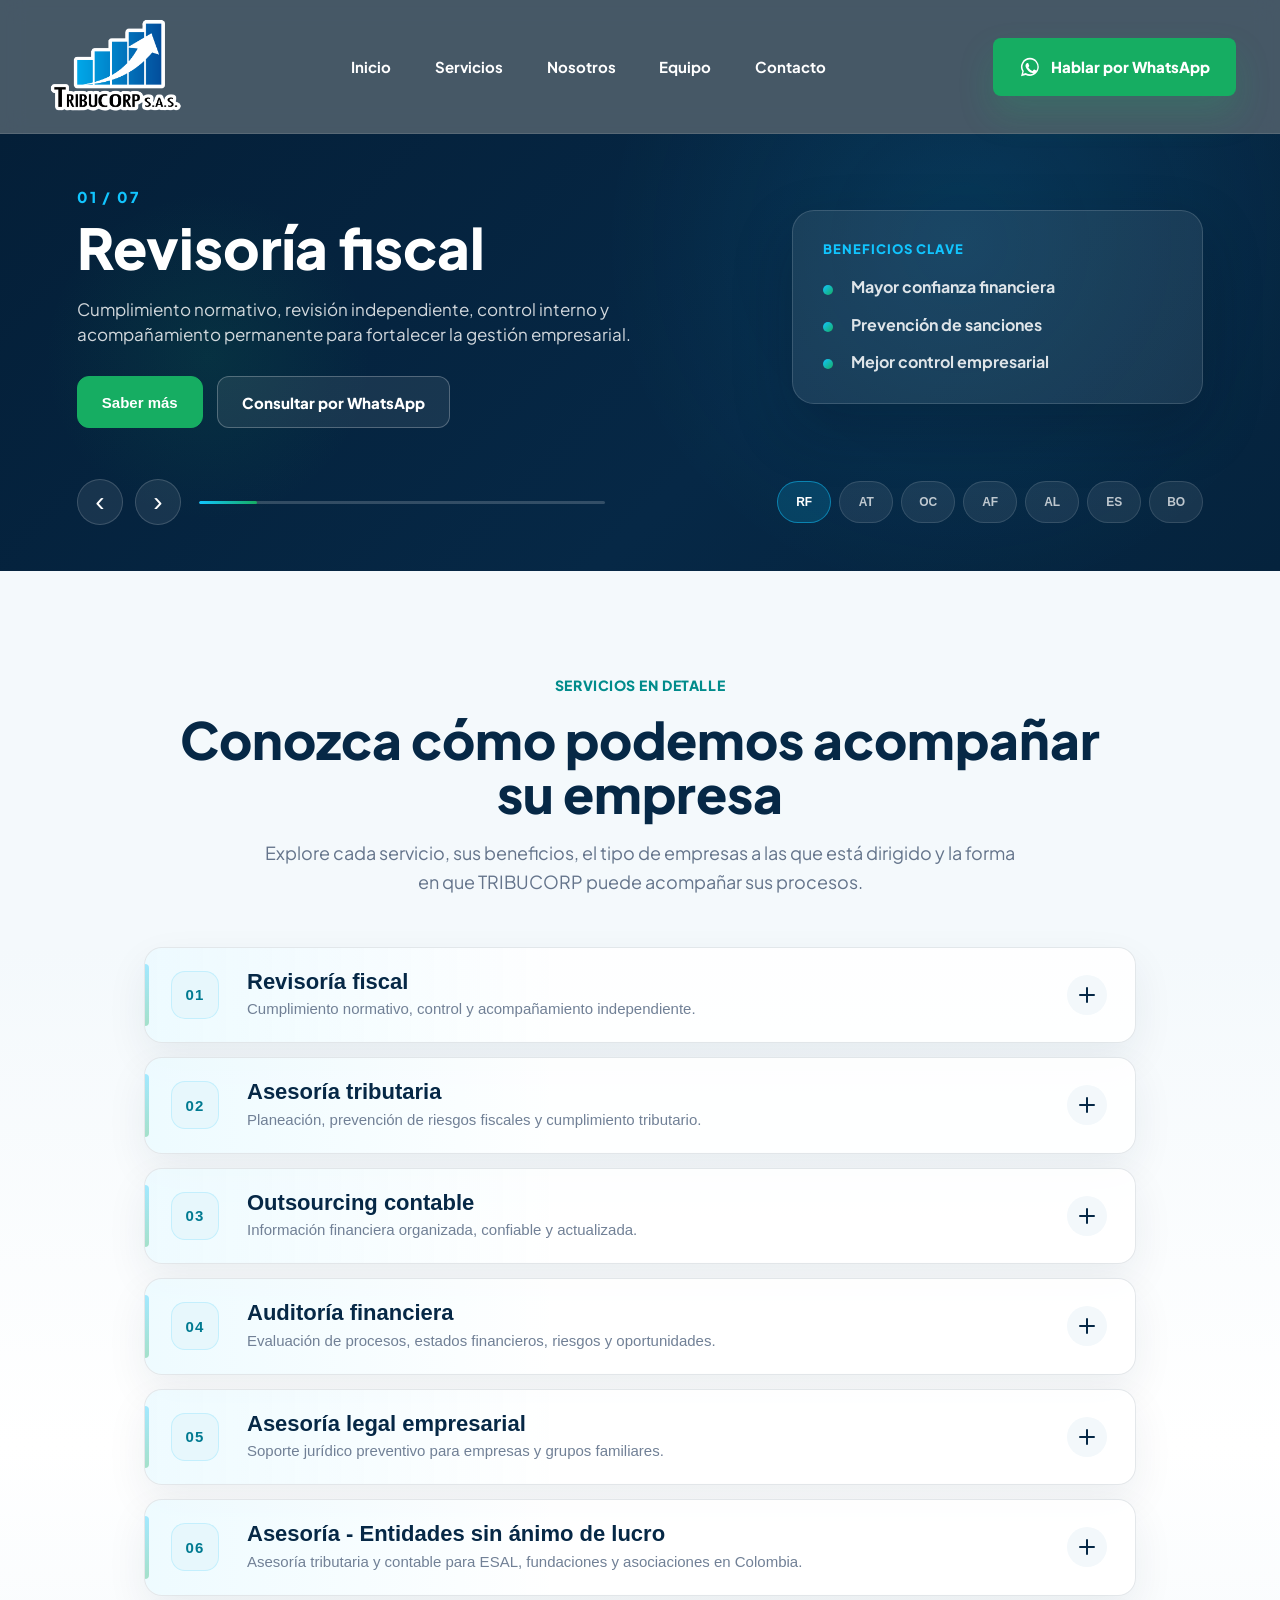
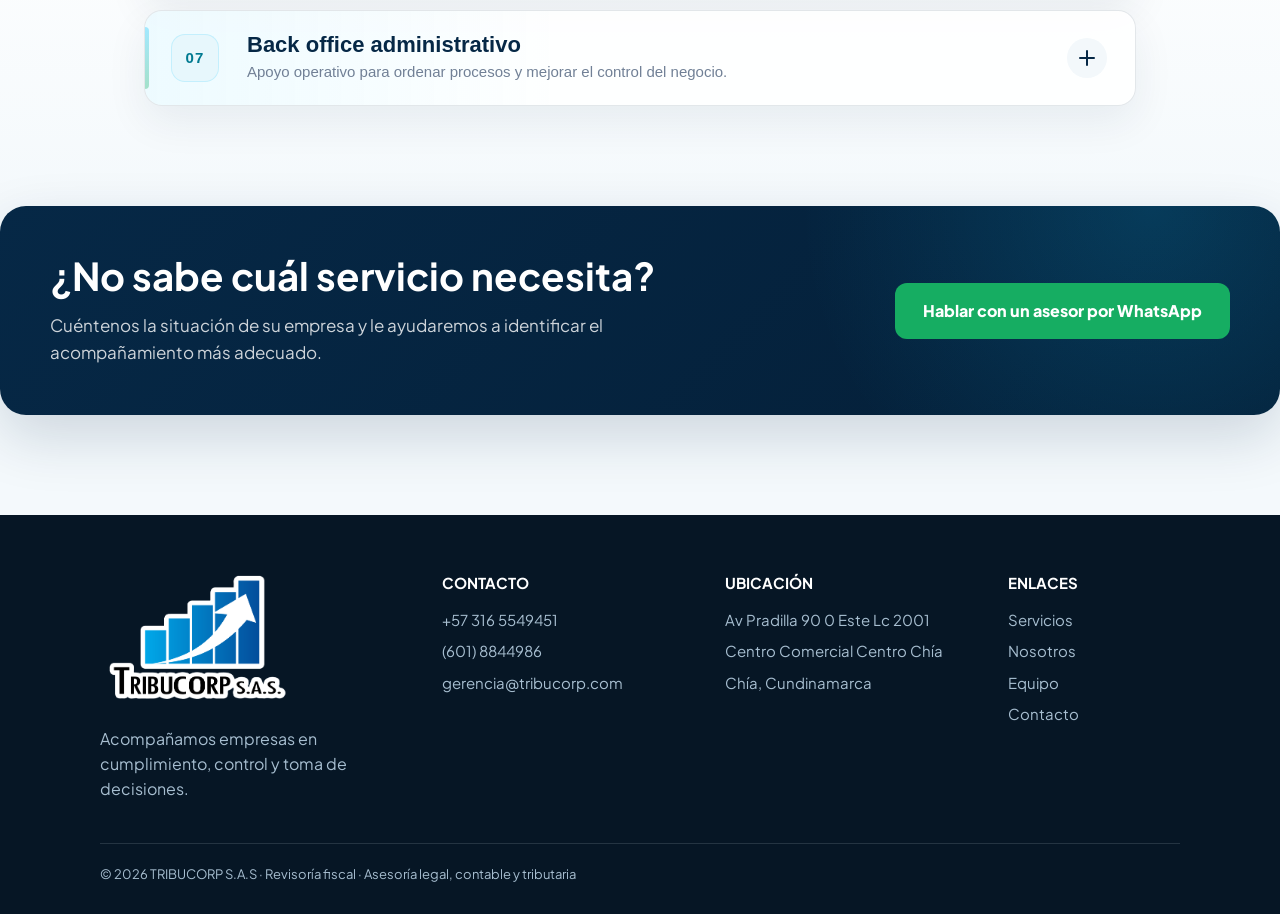
==== commit b9bec494: "Add Tribucorp logo to site branding" ====
--- a/services/index.html
+++ b/services/index.html
@@ -15,11 +15,7 @@
 <body class="services-page">
   <header class="site-header is-scrolled">
     <a class="brand" href="index.html#inicio" aria-label="TRIBUCORP inicio">
-      <span class="brand-mark">T</span>
-      <span>
-        <strong>TRIBUCORP</strong>
-        <small>Legal · Contable · Tributario</small>
-      </span>
+      <img class="brand-logo" src="img/tribucorp-logo.png" alt="TRIBUCORP S.A.S. — Legal, contable y tributario">
     </a>
 
     <button class="menu-toggle" type="button" aria-label="Abrir menú" aria-expanded="false">
@@ -303,11 +299,7 @@
     <div class="shell footer-grid">
       <div class="footer-brand">
         <a class="brand inverted" href="index.html#inicio" aria-label="TRIBUCORP inicio">
-          <span class="brand-mark">T</span>
-          <span>
-            <strong>TRIBUCORP S.A.S</strong>
-            <small>Legal · Contable · Tributario</small>
-          </span>
+          <img class="brand-logo" src="img/tribucorp-logo.png" alt="TRIBUCORP S.A.S. — Legal, contable y tributario">
         </a>
         <p>Acompañamos empresas en cumplimiento, control y toma de decisiones.</p>
       </div>
